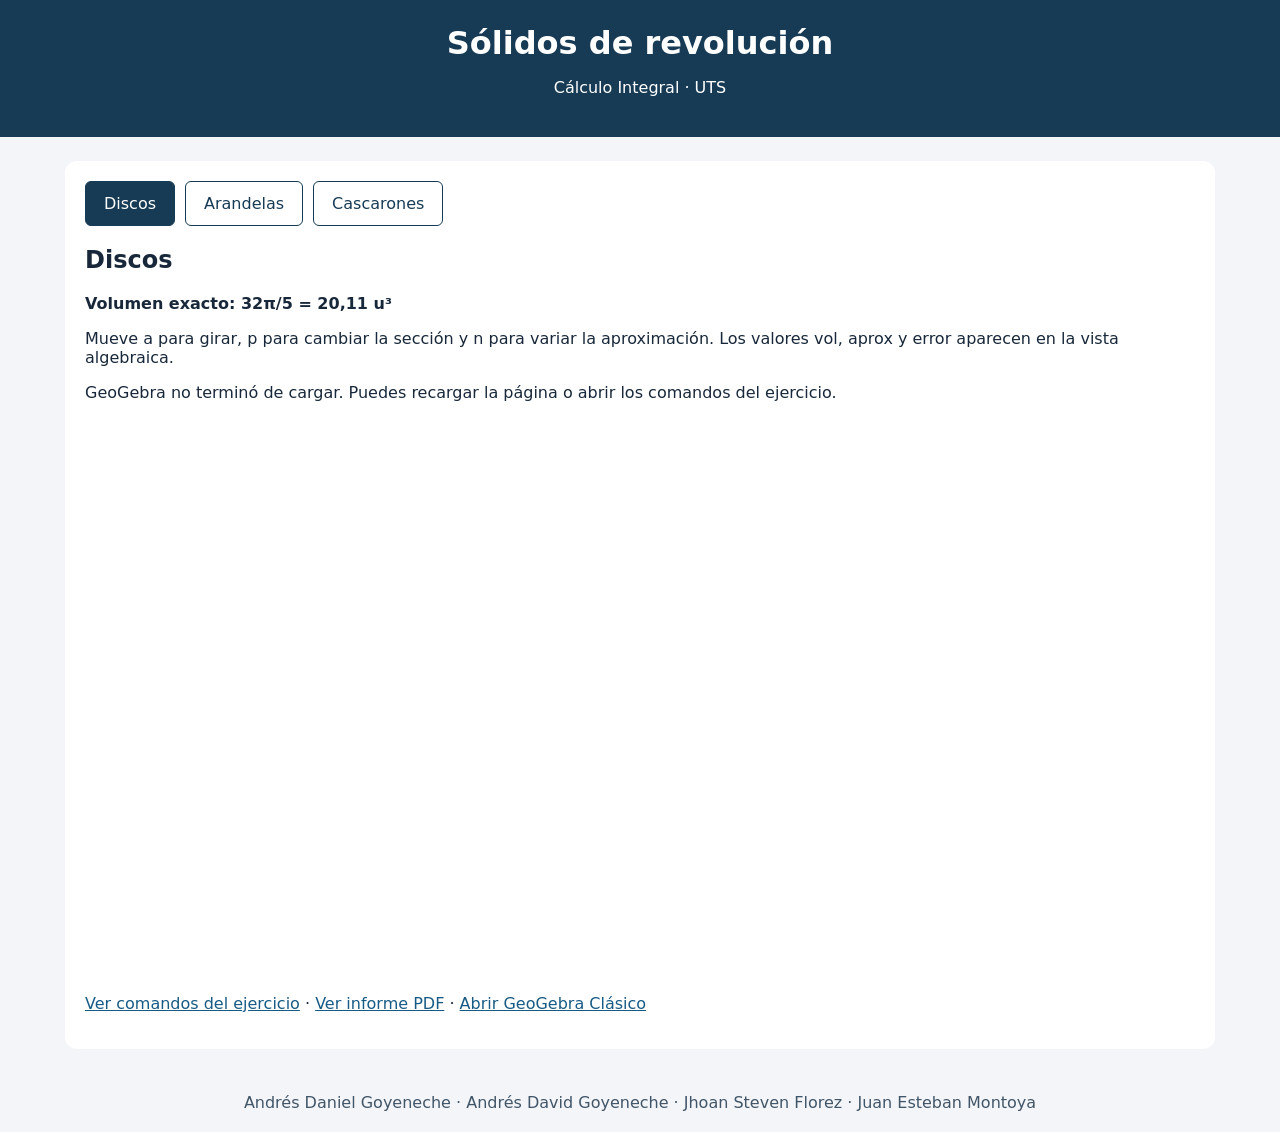
==== index.html @ 391858b7 "Subir simuladores de GeoGebra e informe de sólidos de revolución" ====
<!doctype html><html lang="es"><head><meta charset="utf-8"><meta name="viewport" content="width=device-width, initial-scale=1"><title>Sólidos de revolución | UTS</title><link rel="stylesheet" href="estilos.css"><script src="https://www.geogebra.org/apps/deployggb.js"></script></head><body><header><h1>Sólidos de revolución</h1><p>Cálculo Integral · UTS</p></header><main><nav id="menu" aria-label="Métodos de cálculo"></nav><h2 id="titulo"></h2><p id="resultado"></p><p>Mueve a para girar, p para cambiar la sección y n para variar la aproximación. Los valores vol, aprox y error aparecen en la vista algebraica.</p><p id="estado" role="status"></p><div id="visor"></div><p><a id="comandos">Ver comandos del ejercicio</a> · <a href="Informe.pdf">Ver informe PDF</a> · <a href="https://www.geogebra.org/classic">Abrir GeoGebra Clásico</a></p></main><footer>Andrés Daniel Goyeneche · Andrés David Goyeneche · Jhoan Steven Florez · Juan Esteban Montoya</footer><script src="ejercicios.js"></script><script src="app.js"></script></body></html>
---- estilos.css ----
*{box-sizing:border-box}body{margin:0;font:16px system-ui,sans-serif;background:#f3f5f8;color:#18283a}header{background:#173b55;color:white;padding:24px;text-align:center}h1{margin:0}main{max-width:1150px;margin:24px auto;padding:20px;background:white;border-radius:12px}nav{display:flex;gap:10px;flex-wrap:wrap}nav a{border:1px solid #173b55;background:white;color:#173b55;padding:12px 18px;border-radius:6px;text-decoration:none}nav a[aria-current=page]{background:#173b55;color:white}#visor{overflow:auto;min-height:560px}#resultado{font-weight:bold}footer{text-align:center;padding:20px;color:#415568}a{color:#175b85}
@media (max-width: 600px) { main { margin: 12px auto; padding: 12px; } }
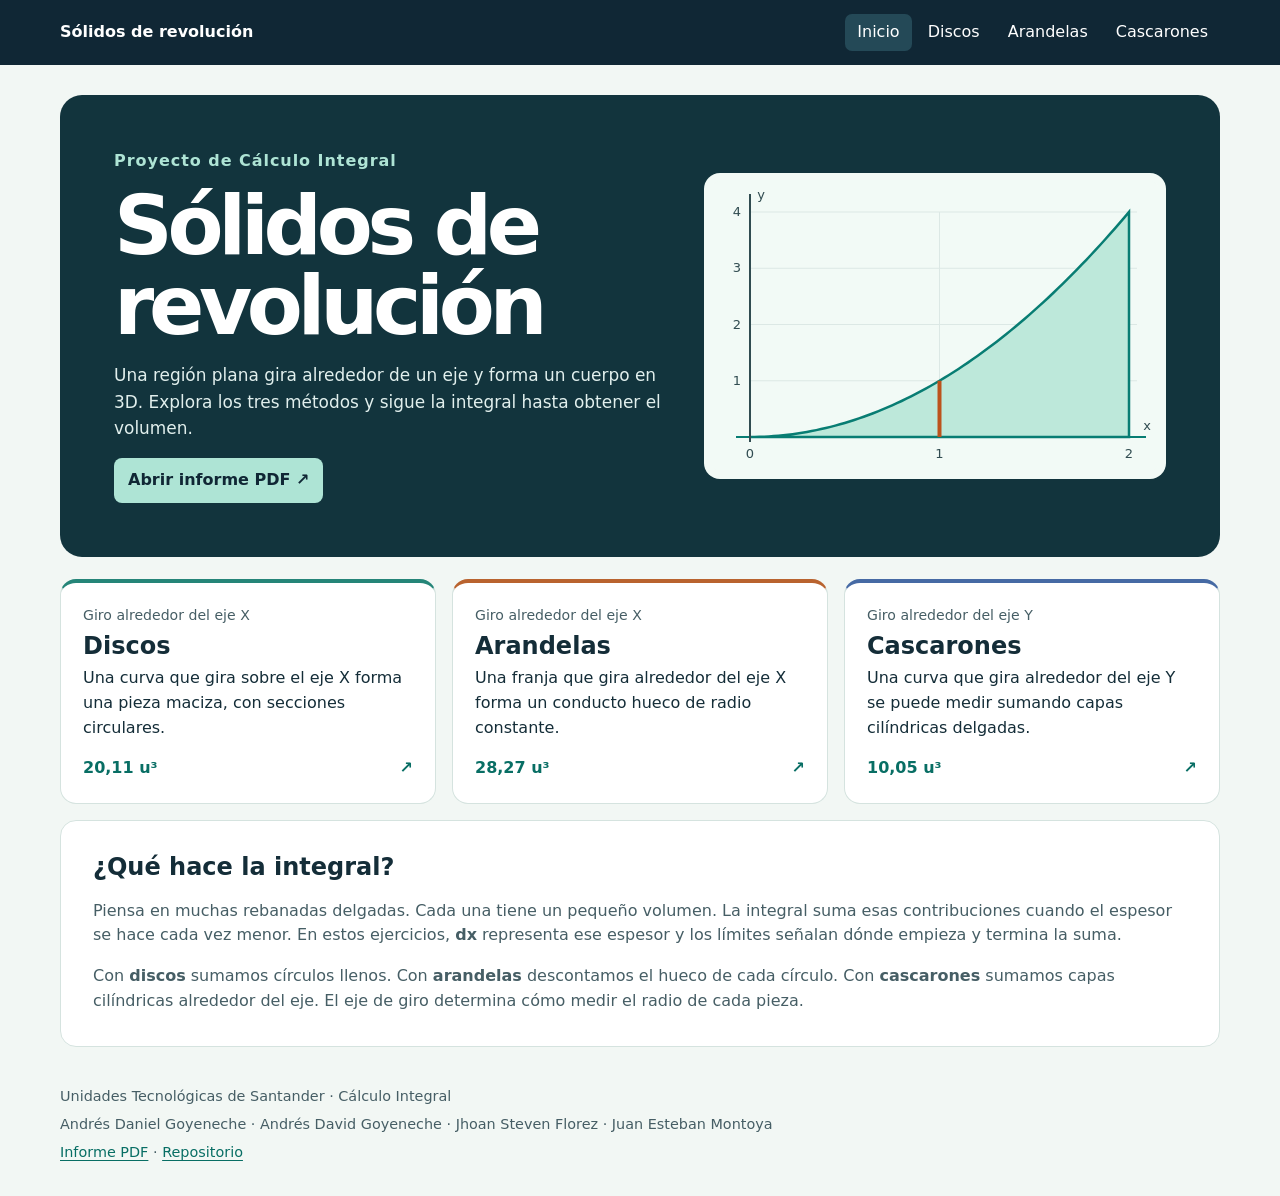
==== commit 07151ab4: "Separar los ejercicios y explicar las integrales con diagramas 2D y 3D" ====
--- a/index.html
+++ b/index.html
@@ -1 +1,62 @@
-<!doctype html><html lang="es"><head><meta charset="utf-8"><meta name="viewport" content="width=device-width, initial-scale=1"><title>Sólidos de revolución | UTS</title><link rel="stylesheet" href="estilos.css"><script src="https://www.geogebra.org/apps/deployggb.js"></script></head><body><header><h1>Sólidos de revolución</h1><p>Cálculo Integral · UTS</p></header><main><nav id="menu" aria-label="Métodos de cálculo"></nav><h2 id="titulo"></h2><p id="resultado"></p><p>Mueve a para girar, p para cambiar la sección y n para variar la aproximación. Los valores vol, aprox y error aparecen en la vista algebraica.</p><p id="estado" role="status"></p><div id="visor"></div><p><a id="comandos">Ver comandos del ejercicio</a> · <a href="Informe.pdf">Ver informe PDF</a> · <a href="https://www.geogebra.org/classic">Abrir GeoGebra Clásico</a></p></main><footer>Andrés Daniel Goyeneche · Andrés David Goyeneche · Jhoan Steven Florez · Juan Esteban Montoya</footer><script src="ejercicios.js"></script><script src="app.js"></script></body></html>
+<!doctype html>
+<html lang="es">
+<head>
+  <meta charset="utf-8">
+  <meta name="viewport" content="width=device-width, initial-scale=1">
+  <meta name="theme-color" content="#102735">
+  <title>Inicio | Sólidos de revolución</title>
+  <link rel="stylesheet" href="estilos.css">
+  <script>
+  const pages = ['discos', 'arandelas', 'cascarones'];
+  function openLegacyLink() {
+    const slug = location.hash.slice(1);
+    if (pages.includes(slug)) location.replace(slug + '.html');
+  }
+  openLegacyLink();
+  addEventListener('hashchange', openLegacyLink);
+</script>
+<script defer src="diagramas.js"></script>
+</head>
+<body>
+  <header class="site-header">
+    <div class="shell header-inner">
+      <a class="brand" href="./">Sólidos de revolución</a>
+      <nav aria-label="Páginas del proyecto"><a href="./" aria-current=page>Inicio</a><a href="discos.html">Discos</a><a href="arandelas.html">Arandelas</a><a href="cascarones.html">Cascarones</a></nav>
+    </div>
+  </header>
+  <main class="shell">
+    <section class="hero home-hero">
+  <div>
+    <p class="eyebrow">Proyecto de Cálculo Integral</p>
+    <h1>Sólidos de<br>revolución</h1>
+    <p>Una región plana gira alrededor de un eje y forma un cuerpo en 3D. Explora los tres métodos y sigue la integral hasta obtener el volumen.</p>
+    <a class="action" href="Informe.pdf">Abrir informe PDF <span aria-hidden="true">↗</span></a>
+  </div>
+  <div class="hero-plot"><canvas id="portada" role="img" aria-label="Región plana bajo la curva y igual a x al cuadrado"></canvas></div>
+</section>
+<div class="methods-grid"><a class="method-card discos" href="discos.html">
+  <span class="card-axis">Giro alrededor del eje X</span>
+  <h2>Discos</h2><p>Una curva que gira sobre el eje X forma una pieza maciza, con secciones circulares.</p>
+  <span class="card-result">20,11 u³ <span aria-hidden="true">↗</span></span>
+</a><a class="method-card arandelas" href="arandelas.html">
+  <span class="card-axis">Giro alrededor del eje X</span>
+  <h2>Arandelas</h2><p>Una franja que gira alrededor del eje X forma un conducto hueco de radio constante.</p>
+  <span class="card-result">28,27 u³ <span aria-hidden="true">↗</span></span>
+</a><a class="method-card cascarones" href="cascarones.html">
+  <span class="card-axis">Giro alrededor del eje Y</span>
+  <h2>Cascarones</h2><p>Una curva que gira alrededor del eje Y se puede medir sumando capas cilíndricas delgadas.</p>
+  <span class="card-result">10,05 u³ <span aria-hidden="true">↗</span></span>
+</a></div>
+<section class="paper explainer">
+  <h2>¿Qué hace la integral?</h2>
+  <p>Piensa en muchas rebanadas delgadas. Cada una tiene un pequeño volumen. La integral suma esas contribuciones cuando el espesor se hace cada vez menor. En estos ejercicios, <strong>dx</strong> representa ese espesor y los límites señalan dónde empieza y termina la suma.</p>
+  <p>Con <strong>discos</strong> sumamos círculos llenos. Con <strong>arandelas</strong> descontamos el hueco de cada círculo. Con <strong>cascarones</strong> sumamos capas cilíndricas alrededor del eje. El eje de giro determina cómo medir el radio de cada pieza.</p>
+</section>
+  </main>
+  <footer class="site-footer shell">
+    <p>Unidades Tecnológicas de Santander · Cálculo Integral</p>
+    <p>Andrés Daniel Goyeneche · Andrés David Goyeneche · Jhoan Steven Florez · Juan Esteban Montoya</p>
+    <a href="Informe.pdf">Informe PDF</a> · <a href="https://github.com/stevenflorez076-bot/solidos-de-revolucion">Repositorio</a>
+  </footer>
+</body>
+</html>
--- a/estilos.css
+++ b/estilos.css
@@ -1,2 +1,92 @@
-*{box-sizing:border-box}body{margin:0;font:16px system-ui,sans-serif;background:#f3f5f8;color:#18283a}header{background:#173b55;color:white;padding:24px;text-align:center}h1{margin:0}main{max-width:1150px;margin:24px auto;padding:20px;background:white;border-radius:12px}nav{display:flex;gap:10px;flex-wrap:wrap}nav a{border:1px solid #173b55;background:white;color:#173b55;padding:12px 18px;border-radius:6px;text-decoration:none}nav a[aria-current=page]{background:#173b55;color:white}#visor{overflow:auto;min-height:560px}#resultado{font-weight:bold}footer{text-align:center;padding:20px;color:#415568}a{color:#175b85}
-@media (max-width: 600px) { main { margin: 12px auto; padding: 12px; } }
+:root {
+  color-scheme: light;
+  --ink: #142d38;
+  --muted: #465e65;
+  --teal: #086e64;
+  --border: #d5e3df;
+  --background: #f2f7f4;
+  --dark: #102735;
+  font: 16px/1.55 system-ui, sans-serif;
+}
+* { box-sizing: border-box; }
+body { margin: 0; background: var(--background); color: var(--ink); }
+a { color: var(--teal); text-underline-offset: .2em; }
+a:focus-visible, input:focus-visible { outline: 3px solid #d46b28; outline-offset: 4px; }
+.shell { width: min(1160px, calc(100% - 40px)); margin: 0 auto; }
+.site-header { background: var(--dark); color: #fff; }
+.header-inner { display: flex; align-items: center; justify-content: space-between; gap: 16px; padding: 14px 0; }
+.site-header a { color: inherit; text-decoration: none; }
+.brand { font-weight: 730; }
+nav { display: flex; flex-wrap: wrap; gap: 4px; }
+nav a { padding: 6px 12px; border-radius: 7px; }
+nav a:hover, nav a[aria-current] { background: #244957; }
+.hero { display: grid; grid-template-columns: minmax(0, 1fr) auto; align-items: center; gap: 26px; margin: 30px 0 22px; padding: clamp(24px, 5vw, 54px); border-radius: 22px; background: #12343d; color: #fff; }
+.hero h1 { margin: 0; font-size: clamp(2.65rem, 7vw, 5.1rem); line-height: .98; letter-spacing: -.065em; }
+.hero p:not(.eyebrow) { max-width: 550px; color: #e1efed; font-size: 1.06rem; }
+.eyebrow { margin: 0 0 12px; color: #aee4d5; font-weight: 700; letter-spacing: .06em; }
+.home-hero { grid-template-columns: 1.1fr .9fr; }
+.hero-plot { background: #f2faf6; border-radius: 16px; padding: 8px; }
+.action { display: inline-block; color: var(--dark); background: #aee4d5; border-radius: 8px; padding: 10px 14px; text-decoration: none; font-weight: 700; }
+.methods-grid { display: grid; grid-template-columns: repeat(3, 1fr); gap: 16px; }
+.method-card, .paper { background: #fff; border: 1px solid var(--border); border-radius: 16px; }
+.method-card { display: flex; flex-direction: column; padding: 22px; text-decoration: none; color: inherit; border-top: 4px solid #258578; }
+.method-card.arandelas { border-top-color: #b9632f; }
+.method-card.cascarones { border-top-color: #466aa4; }
+.method-card:hover { border-color: var(--teal); }
+.card-axis { color: var(--muted); font-size: .88rem; }
+.method-card h2 { margin: 5px 0; }
+.method-card p { margin: 0 0 16px; }
+.card-result { display: flex; justify-content: space-between; margin-top: auto; color: var(--teal); font-weight: 750; }
+.volume { min-width: 155px; padding: 17px 20px; border-radius: 13px; background: #e2f4ed; color: var(--ink); }
+.volume span, .volume strong { display: block; }
+.volume strong { font-size: 2rem; }
+.visuals { display: grid; grid-template-columns: 1fr 1.25fr; gap: 16px; }
+.visual { min-width: 0; padding: 18px; }
+h2, h3 { line-height: 1.22; }
+.visual h2, .explainer h2 { margin: 0 0 10px; }
+.visual p, .explainer p { color: var(--muted); }
+.visual p { margin: 0 0 12px; }
+canvas#region, canvas#portada { display: block; width: 100%; height: 340px; background: #f2faf6; border-radius: 8px; }
+canvas#portada { height: 290px; }
+#visor { width: 100%; height: 340px; overflow: hidden; background: #f2faf6; border-radius: 8px; }
+#estado, .visual .legend { margin: 10px 0 0; font-size: .88rem; }
+.legend { display: flex; flex-wrap: wrap; gap: 6px; align-items: center; }
+.swatch { width: .85em; height: .85em; border-radius: 3px; display: inline-block; }
+.area { background: #bde8da; border: 1px solid #087d73; }
+.slice { background: #bc521c; margin-left: 7px; }
+.controls { display: grid; grid-template-columns: auto minmax(90px,1fr) auto minmax(90px,1fr) auto minmax(90px,1fr) auto; align-items: center; gap: 12px; margin-top: 16px; padding: 16px; }
+.controls label { font-weight: 600; font-size: .9rem; }
+.controls output { display: block; font-variant-numeric: tabular-nums; }
+input[type=range] { width: 100%; accent-color: var(--teal); }
+.approx { margin: 0; padding: 7px 12px; border-radius: 7px; background: #e2f4ed; }
+.approx strong { display: block; }
+.explainer { margin: 16px 0; padding: clamp(18px, 4vw, 32px); }
+.explainer p:last-child { margin-bottom: 0; }
+.data { display: grid; grid-template-columns: repeat(3, 1fr); gap: 14px; margin: 0; }
+.data > div { background: #f1f7f5; border-radius: 9px; padding: 13px; }
+.data dd { margin: 3px 0 0; }
+.data dt { color: var(--muted); font-size: .88rem; }
+.data p { margin: 5px 0 0; }
+.formula { padding: 12px 15px; background: #e8f5ef; border-left: 3px solid #258578; border-radius: 6px; font: 1.17rem/1.7 Cambria, Georgia, serif; }
+.main-formula { font-size: 1.35rem; }
+.steps { padding-left: 1.4em; margin-bottom: 0; }
+.steps li { padding-left: .4em; }
+.steps li::marker { color: var(--teal); font-weight: 700; }
+.steps h3 { margin-bottom: 5px; }
+.steps p { margin-top: 0; }
+.site-footer { padding: 22px 0 32px; color: var(--muted); font-size: .9rem; }
+.site-footer p { margin: 0 0 6px; }
+@media (max-width: 900px) {
+  .controls { grid-template-columns: auto 1fr auto 1fr; }
+}
+@media (max-width: 660px) {
+  .shell { width: calc(100% - 24px); }
+  .header-inner { flex-direction: column; align-items: flex-start; gap: 7px; }
+  nav a { padding: 5px 8px; }
+  .hero, .visuals, .methods-grid, .data { grid-template-columns: 1fr; }
+  .hero { margin-top: 18px; }
+  .volume { width: fit-content; }
+  .controls { grid-template-columns: auto 1fr; }
+  .approx { grid-column: 1 / -1; }
+  canvas#region, canvas#portada { height: 240px; }
+}
